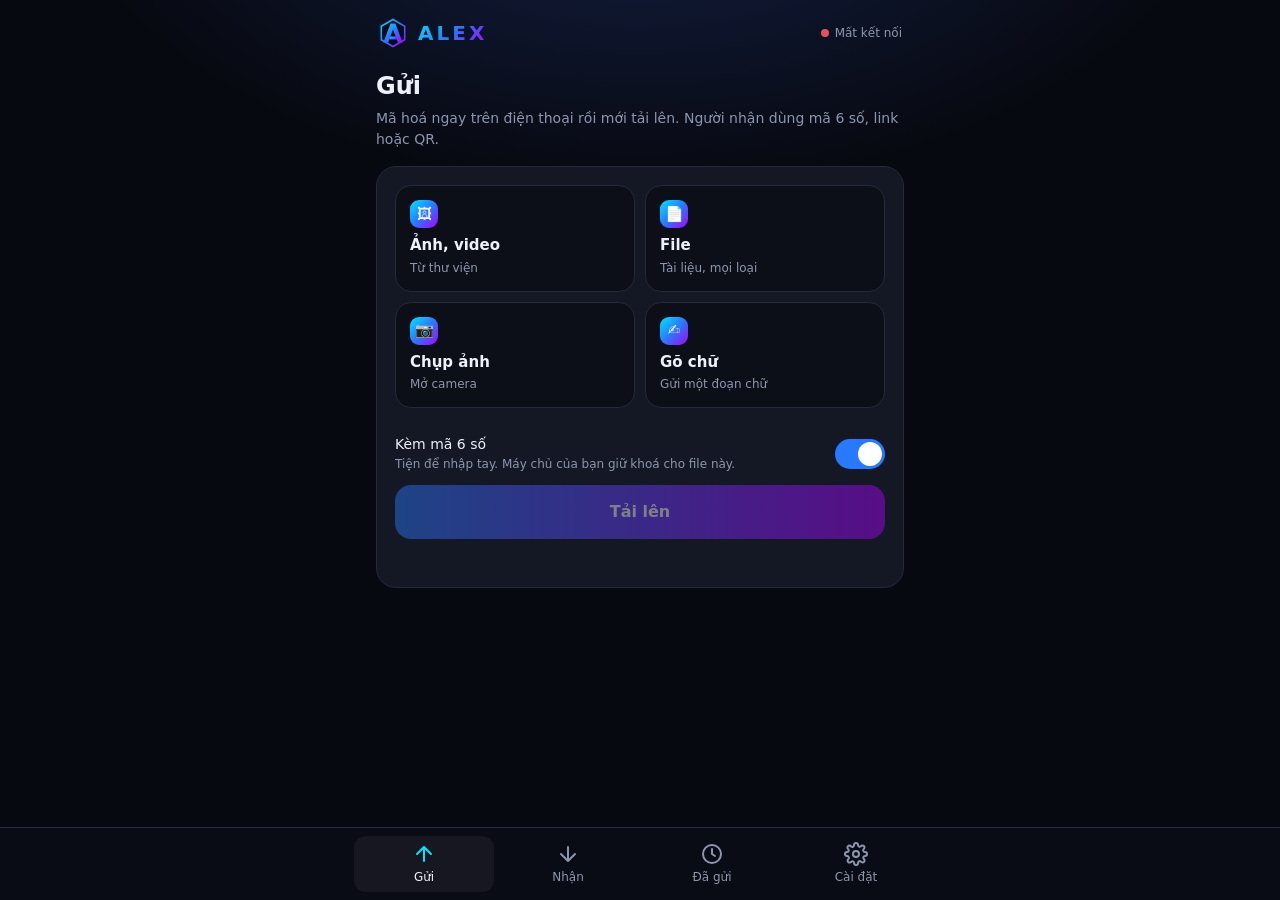
==== web/index.html @ 0bc6f241 "Alex 0.1.0: hòn đảo nổi nhẹ cho Windows Rust + egui, kèm web cho điện thoại, server chia sẻ, bộ cài " ====
<!doctype html>
<html lang="vi">
<head>
<meta charset="utf-8">
<meta name="viewport" content="width=device-width, initial-scale=1, viewport-fit=cover">
<meta name="theme-color" content="#070910">
<meta name="description" content="Alex: gửi và nhận file giữa điện thoại và máy tính, mã hoá đầu cuối.">
<meta name="referrer" content="no-referrer">
<meta name="apple-mobile-web-app-capable" content="yes">
<meta name="apple-mobile-web-app-status-bar-style" content="black-translucent">
<meta name="apple-mobile-web-app-title" content="Alex">
<title>Alex</title>
<link rel="manifest" href="manifest.webmanifest">
<link rel="icon" href="icons/icon-192.png">
<link rel="apple-touch-icon" href="icons/icon-192.png">
<link rel="stylesheet" href="style.css">
</head>
<body>
<header>
  <svg width="30" height="30" viewBox="0 0 100 100" aria-hidden="true"><defs><linearGradient id="lg" x1="0" y1="0" x2="1" y2="1"><stop offset="0" stop-color="#00e5ff"/><stop offset=".5" stop-color="#2979ff"/><stop offset="1" stop-color="#aa00ff"/></linearGradient></defs>
    <polygon points="50,2 91.6,26 91.6,74 50,98 8.4,74 8.4,26" fill="url(#lg)"/><polygon points="50,8 86.4,29 86.4,71 50,92 13.6,71 13.6,29" fill="#080c1a"/>
    <polygon points="18,82 42,18 58,18 82,82 66,82 50,38 34,82" fill="url(#lg)"/><polygon points="41,62 59,62 62,72 38,72" fill="url(#lg)"/></svg>
  <b>ALEX</b>
  <div class="status"><span class="dot" id="dot"></span><span id="statusText">Đang kết nối…</span></div>
</header>

<main>
  <!-- ======================= SEND ======================= -->
  <section id="page-send">
    <h1>Gửi</h1>
    <p class="sub">Mã hoá ngay trên điện thoại rồi mới tải lên. Người nhận dùng mã 6 số, link hoặc QR.</p>

    <div class="card" id="sendForm">
      <div class="pick">
        <label><input type="file" id="pickMedia" accept="image/*,video/*" multiple><div class="ico">🖼</div><span>Ảnh, video</span><small>Từ thư viện</small></label>
        <label><input type="file" id="pickFile" multiple><div class="ico">📄</div><span>File</span><small>Tài liệu, mọi loại</small></label>
        <label><input type="file" id="pickCamera" accept="image/*" capture="environment"><div class="ico">📷</div><span>Chụp ảnh</span><small>Mở camera</small></label>
        <button class="tile" id="pickText" type="button"><div class="ico">✍</div><span style="font-weight:600;font-size:15px">Gõ chữ</span><small style="color:var(--dim);font-size:12px;margin-top:-4px">Gửi một đoạn chữ</small></button>
      </div>
      <textarea id="textBox" class="hidden mt" rows="4" placeholder="Nhập chữ cần gửi…"></textarea>
      <div class="queue" id="queue"></div>
      <div class="switch">
        <div>Kèm mã 6 số<small>Tiện để nhập tay. Máy chủ của bạn giữ khoá cho file này.</small></div>
        <label class="toggle"><input type="checkbox" id="withCode" checked><i></i></label>
      </div>
      <button class="btn mt" id="sendBtn" disabled>Tải lên</button>
      <div class="bar hidden" id="sendBar"><i id="sendFill"></i></div>
      <div class="msg" id="sendMsg"></div>
    </div>

    <div class="card result hidden" id="sendResult">
      <h2 id="resTitle">Đã tải lên</h2>
      <div id="resCodeWrap"><div style="color:var(--dim);font-size:13px">Mã nhận</div><div class="bigcode" id="resCode">000000</div></div>
      <div class="qr" id="resQr"></div>
      <div class="link" id="resLink"></div>
      <div class="row mt">
        <button class="btn ghost small" id="copyLink">Chép link</button>
        <button class="btn ghost small" id="shareLink">Chia sẻ</button>
      </div>
      <div class="row mt">
        <button class="btn ghost small" id="deleteNow">Xoá ngay</button>
        <button class="btn small" id="sendMore">Gửi tiếp</button>
      </div>
      <div class="msg" id="resExpire"></div>
    </div>
  </section>

  <!-- ======================= RECEIVE ======================= -->
  <section id="page-recv" class="hidden">
    <h1>Nhận</h1>
    <p class="sub">Nhập mã 6 số hoặc dán link người gửi đưa cho bạn.</p>
    <div class="card" id="recvForm">
      <input class="code" id="codeInput" inputmode="numeric" autocomplete="one-time-code" maxlength="6" placeholder="••••••">
      <button class="btn mt" id="recvBtn" disabled>Nhận</button>
      <div class="row mt">
        <button class="btn ghost small" id="pasteLink">Dán link</button>
      </div>
      <div class="bar hidden" id="recvBar"><i id="recvFill"></i></div>
      <div class="msg" id="recvMsg"></div>
    </div>
    <div class="card hidden" id="recvResult">
      <h2>Đã nhận</h2>
      <div class="preview" id="preview"></div>
      <div class="row mt">
        <a class="btn" id="saveBtn">Lưu</a>
        <button class="btn ghost" id="shareFile">Chia sẻ</button>
      </div>
      <div class="row mt hidden" id="copyTextRow"><button class="btn ghost" id="copyText">Chép chữ</button></div>
      <div class="msg">Giải mã ngay trên máy bạn · máy chủ không đọc được nội dung khi nhận bằng link.</div>
    </div>
  </section>

  <!-- ======================= HISTORY ======================= -->
  <section id="page-hist" class="hidden">
    <h1>Đã gửi</h1>
    <p class="sub">Lưu trên chính điện thoại này. File tự xoá khỏi máy chủ khi hết hạn.</p>
    <div class="card"><div class="hist" id="hist"></div></div>
  </section>

  <!-- ======================= SETTINGS ======================= -->
  <section id="page-set" class="hidden">
    <h1>Cài đặt</h1>
    <div class="card">
      <h2>Mã truy cập máy chủ</h2>
      <p class="sub" style="margin-bottom:10px">Cần để tải lên. Nhận file thì không cần. Lấy mã ở máy chủ (/etc/alex-share.env) hoặc trong Alex trên máy tính.</p>
      <input class="field" id="tokenInput" type="password" autocomplete="off" placeholder="Dán mã truy cập">
      <div class="row mt">
        <button class="btn small" id="saveToken">Lưu & kiểm tra</button>
        <button class="btn ghost small" id="showToken">Hiện</button>
      </div>
      <div class="msg" id="tokenMsg"></div>
    </div>
    <div class="card install hidden" id="installCard">
      <div class="meta"><b>Cài lên màn hình chính</b><small>Mở nhanh như một ứng dụng.</small></div>
      <button class="btn small" id="installBtn">Cài</button>
    </div>
    <div class="card install" id="iosHint" style="display:none">
      <div class="meta"><b>Thêm vào Màn hình chính</b><small>Trên iPhone: bấm nút Chia sẻ của Safari → “Thêm vào MH chính”.</small></div>
    </div>
    <div class="card install" id="winCard">
      <div class="meta"><b>Alex cho Windows</b><small id="winVer">Hòn đảo nổi ở mép trên màn hình.</small></div>
      <a class="btn small" id="winDl" href="download/Alex-Setup-latest.exe">Tải về</a>
    </div>
    <footer>Alex · mã hoá AES-256-GCM · <span id="apiHost"></span></footer>
  </section>
</main>

<nav>
  <button data-page="send" class="on"><svg viewBox="0 0 24 24" fill="none" stroke="currentColor" stroke-width="2" stroke-linecap="round" stroke-linejoin="round"><path d="M12 19V5M5 12l7-7 7 7"/></svg>Gửi</button>
  <button data-page="recv"><svg viewBox="0 0 24 24" fill="none" stroke="currentColor" stroke-width="2" stroke-linecap="round" stroke-linejoin="round"><path d="M12 5v14M19 12l-7 7-7-7"/></svg>Nhận</button>
  <button data-page="hist"><svg viewBox="0 0 24 24" fill="none" stroke="currentColor" stroke-width="2" stroke-linecap="round" stroke-linejoin="round"><circle cx="12" cy="12" r="9"/><path d="M12 7v5l3 2"/></svg>Đã gửi</button>
  <button data-page="set"><svg viewBox="0 0 24 24" fill="none" stroke="currentColor" stroke-width="2" stroke-linecap="round" stroke-linejoin="round"><circle cx="12" cy="12" r="3"/><path d="M19.4 15a1.6 1.6 0 0 0 .3 1.8l.1.1a2 2 0 1 1-2.8 2.8l-.1-.1a1.6 1.6 0 0 0-1.8-.3 1.6 1.6 0 0 0-1 1.5V21a2 2 0 1 1-4 0v-.1a1.6 1.6 0 0 0-1-1.5 1.6 1.6 0 0 0-1.8.3l-.1.1a2 2 0 1 1-2.8-2.8l.1-.1a1.6 1.6 0 0 0 .3-1.8 1.6 1.6 0 0 0-1.5-1H3a2 2 0 1 1 0-4h.1a1.6 1.6 0 0 0 1.5-1 1.6 1.6 0 0 0-.3-1.8l-.1-.1a2 2 0 1 1 2.8-2.8l.1.1a1.6 1.6 0 0 0 1.8.3H9a1.6 1.6 0 0 0 1-1.5V3a2 2 0 1 1 4 0v.1a1.6 1.6 0 0 0 1 1.5 1.6 1.6 0 0 0 1.8-.3l.1-.1a2 2 0 1 1 2.8 2.8l-.1.1a1.6 1.6 0 0 0-.3 1.8V9a1.6 1.6 0 0 0 1.5 1H21a2 2 0 1 1 0 4h-.1a1.6 1.6 0 0 0-1.5 1z"/></svg>Cài đặt</button>
</nav>
<div class="toast" id="toast"></div>

<script src="config.js"></script>
<script src="qr.js"></script>
<script src="app.js"></script>
</body>
</html>
---- web/style.css ----
:root {
  --bg: #070910; --bg2: #0c0f18; --card: #141824; --line: #232a3d; --text: #eef1fa; --dim: #8c96af;
  --c1: #00e5ff; --c2: #2979ff; --c3: #aa00ff; --ok: #3cd282; --bad: #e6505a; --warn: #ffc83c;
  --grad: linear-gradient(135deg, var(--c1), var(--c2) 50%, var(--c3));
  --safe-b: env(safe-area-inset-bottom, 0px);
}
* { box-sizing: border-box; -webkit-tap-highlight-color: transparent; }
html, body { margin: 0; background: var(--bg); color: var(--text); }
body {
  font: 16px/1.5 "Segoe UI", system-ui, -apple-system, Roboto, sans-serif;
  min-height: 100dvh; padding-bottom: calc(76px + var(--safe-b));
  background: radial-gradient(900px 500px at 50% -15%, #142046 0%, var(--bg) 65%) fixed;
}
button, input, textarea { font: inherit; color: inherit; }
.hidden { display: none !important; }

header { display: flex; align-items: center; gap: 10px; padding: 18px 18px 6px; max-width: 560px; margin: 0 auto; }
header svg { flex: none; }
header b { font-size: 20px; letter-spacing: 3px; background: var(--grad); -webkit-background-clip: text; background-clip: text; color: transparent; }
header .status { margin-left: auto; font-size: 12px; color: var(--dim); display: flex; align-items: center; gap: 6px; }
.dot { width: 8px; height: 8px; border-radius: 50%; background: var(--dim); }
.dot.ok { background: var(--ok); } .dot.bad { background: var(--bad); }

main { max-width: 560px; margin: 0 auto; padding: 8px 16px 24px; }
h1 { font-size: 24px; margin: 6px 0 4px; }
.sub { color: var(--dim); margin: 0 0 16px; font-size: 14px; }
.card { background: var(--card); border: 1px solid var(--line); border-radius: 20px; padding: 18px; margin-bottom: 14px; }
.card h2 { font-size: 15px; margin: 0 0 10px; color: var(--dim); font-weight: 600; }

.pick { display: grid; grid-template-columns: 1fr 1fr; gap: 10px; }
.pick label, .tile {
  display: flex; flex-direction: column; gap: 6px; align-items: flex-start; justify-content: center;
  background: var(--bg2); border: 1px solid var(--line); border-radius: 16px; padding: 14px; min-height: 84px; cursor: pointer;
}
.pick label:active, .tile:active { transform: scale(.98); }
.pick input[type=file] { display: none; }
.ico { width: 28px; height: 28px; border-radius: 9px; display: grid; place-items: center; background: var(--grad); font-size: 15px; }
.pick span { font-weight: 600; font-size: 15px; }
.pick small { color: var(--dim); font-size: 12px; margin-top: -4px; }

textarea, input.field {
  width: 100%; background: var(--bg2); border: 1px solid var(--line); border-radius: 14px; padding: 12px 14px; outline: none; resize: vertical;
}
textarea:focus, input.field:focus { border-color: var(--c2); }
input.code {
  width: 100%; text-align: center; letter-spacing: 12px; font: 700 34px/1 "Segoe UI", system-ui, sans-serif;
  padding: 16px 8px 16px 20px; background: var(--bg2); border: 1px solid var(--line); border-radius: 16px; outline: none;
}
input.code:focus { border-color: var(--c2); }

.btn {
  display: flex; align-items: center; justify-content: center; gap: 8px; width: 100%; border: 0; border-radius: 16px;
  padding: 15px; font-weight: 700; font-size: 16px; color: #fff; background: linear-gradient(90deg, var(--c2), var(--c3)); cursor: pointer; text-decoration: none;
}
.btn:disabled { opacity: .45; }
.btn.ghost { background: var(--bg2); border: 1px solid var(--line); color: var(--text); font-weight: 600; }
.btn.small { padding: 10px 12px; font-size: 14px; border-radius: 12px; width: auto; }
.row { display: flex; gap: 10px; }
.row > * { flex: 1; }
.mt { margin-top: 12px; }

.queue { display: flex; flex-direction: column; gap: 8px; margin-top: 12px; }
.qitem { display: flex; align-items: center; gap: 10px; background: var(--bg2); border: 1px solid var(--line); border-radius: 14px; padding: 8px 10px; }
.qitem img, .qitem .ext { width: 40px; height: 40px; border-radius: 10px; object-fit: cover; flex: none; }
.ext { display: grid; place-items: center; font: 700 10px sans-serif; background: var(--grad); }
.qitem .meta { flex: 1; min-width: 0; }
.qitem .name { font-weight: 600; font-size: 14px; white-space: nowrap; overflow: hidden; text-overflow: ellipsis; }
.qitem .size { color: var(--dim); font-size: 12px; }
.x { background: none; border: 0; color: var(--dim); font-size: 20px; padding: 4px 8px; cursor: pointer; }

.switch { display: flex; align-items: center; justify-content: space-between; gap: 12px; margin-top: 14px; font-size: 14px; }
.switch small { display: block; color: var(--dim); font-size: 12px; }
.toggle { position: relative; width: 50px; height: 30px; flex: none; }
.toggle input { opacity: 0; width: 0; height: 0; }
.toggle i { position: absolute; inset: 0; background: var(--line); border-radius: 30px; transition: .2s; }
.toggle i::after { content: ""; position: absolute; width: 24px; height: 24px; left: 3px; top: 3px; background: #fff; border-radius: 50%; transition: .2s; }
.toggle input:checked + i { background: var(--c2); }
.toggle input:checked + i::after { transform: translateX(20px); }

.bar { height: 8px; background: #ffffff14; border-radius: 4px; overflow: hidden; margin-top: 14px; }
.bar i { display: block; height: 100%; width: 0; background: linear-gradient(90deg, var(--c1), var(--c2)); transition: width .15s; }
.msg { margin-top: 10px; font-size: 14px; color: var(--dim); min-height: 20px; }
.msg.bad { color: var(--bad); } .msg.ok { color: var(--ok); }

.result { text-align: center; }
.bigcode { font: 800 46px/1.1 "Segoe UI", system-ui, sans-serif; letter-spacing: 8px; margin: 6px 0 2px; background: var(--grad); -webkit-background-clip: text; background-clip: text; color: transparent; }
.qr { background: #fff; border-radius: 16px; padding: 10px; display: inline-block; margin: 12px auto 6px; }
.qr svg { display: block; width: 200px; height: 200px; }
.link { font-size: 12px; color: var(--dim); word-break: break-all; background: var(--bg2); border-radius: 12px; padding: 10px; margin-top: 8px; text-align: left; }

.preview { margin-top: 12px; border-radius: 16px; overflow: hidden; background: var(--bg2); border: 1px solid var(--line); }
.preview img, .preview video { display: block; width: 100%; max-height: 60vh; object-fit: contain; background: #000; }
.preview pre { margin: 0; padding: 14px; white-space: pre-wrap; word-break: break-word; font: 15px/1.5 "Segoe UI", system-ui, sans-serif; max-height: 50vh; overflow: auto; }
.filecard { display: flex; gap: 12px; align-items: center; padding: 12px; }

.hist { display: flex; flex-direction: column; gap: 8px; }
.hitem { display: flex; align-items: center; gap: 10px; background: var(--bg2); border: 1px solid var(--line); border-radius: 14px; padding: 10px 12px; }
.hitem .meta { flex: 1; min-width: 0; }
.hitem .name { font-weight: 600; font-size: 14px; white-space: nowrap; overflow: hidden; text-overflow: ellipsis; }
.hitem .size { color: var(--dim); font-size: 12px; }
.hitem .c { font-weight: 800; letter-spacing: 2px; font-size: 15px; }
.empty { color: var(--dim); text-align: center; padding: 20px 0; font-size: 14px; }

nav {
  position: fixed; left: 0; right: 0; bottom: 0; display: flex; justify-content: center; gap: 4px;
  background: rgba(10, 13, 22, .92); backdrop-filter: blur(14px); -webkit-backdrop-filter: blur(14px);
  border-top: 1px solid var(--line); padding: 8px 8px calc(8px + var(--safe-b));
}
nav button {
  flex: 1; max-width: 140px; background: none; border: 0; color: var(--dim); display: flex; flex-direction: column; align-items: center; gap: 2px;
  font-size: 12px; padding: 6px 0; border-radius: 12px; cursor: pointer;
}
nav button svg { width: 24px; height: 24px; }
nav button.on { color: var(--text); background: #ffffff0d; }
nav button.on svg { stroke: var(--c1); }

.toast {
  position: fixed; left: 50%; bottom: calc(92px + var(--safe-b)); transform: translateX(-50%) translateY(20px); opacity: 0;
  background: #1d2334; border: 1px solid var(--line); padding: 10px 16px; border-radius: 30px; font-size: 14px; transition: .25s; pointer-events: none; z-index: 10;
  max-width: calc(100% - 32px);
}
.toast.on { opacity: 1; transform: translateX(-50%) translateY(0); }

.install { display: flex; align-items: center; gap: 12px; }
.install .meta { flex: 1; }
.install small { color: var(--dim); display: block; font-size: 12px; }
footer { text-align: center; color: var(--dim); font-size: 12px; padding: 4px 0 12px; }
footer a { color: var(--dim); }
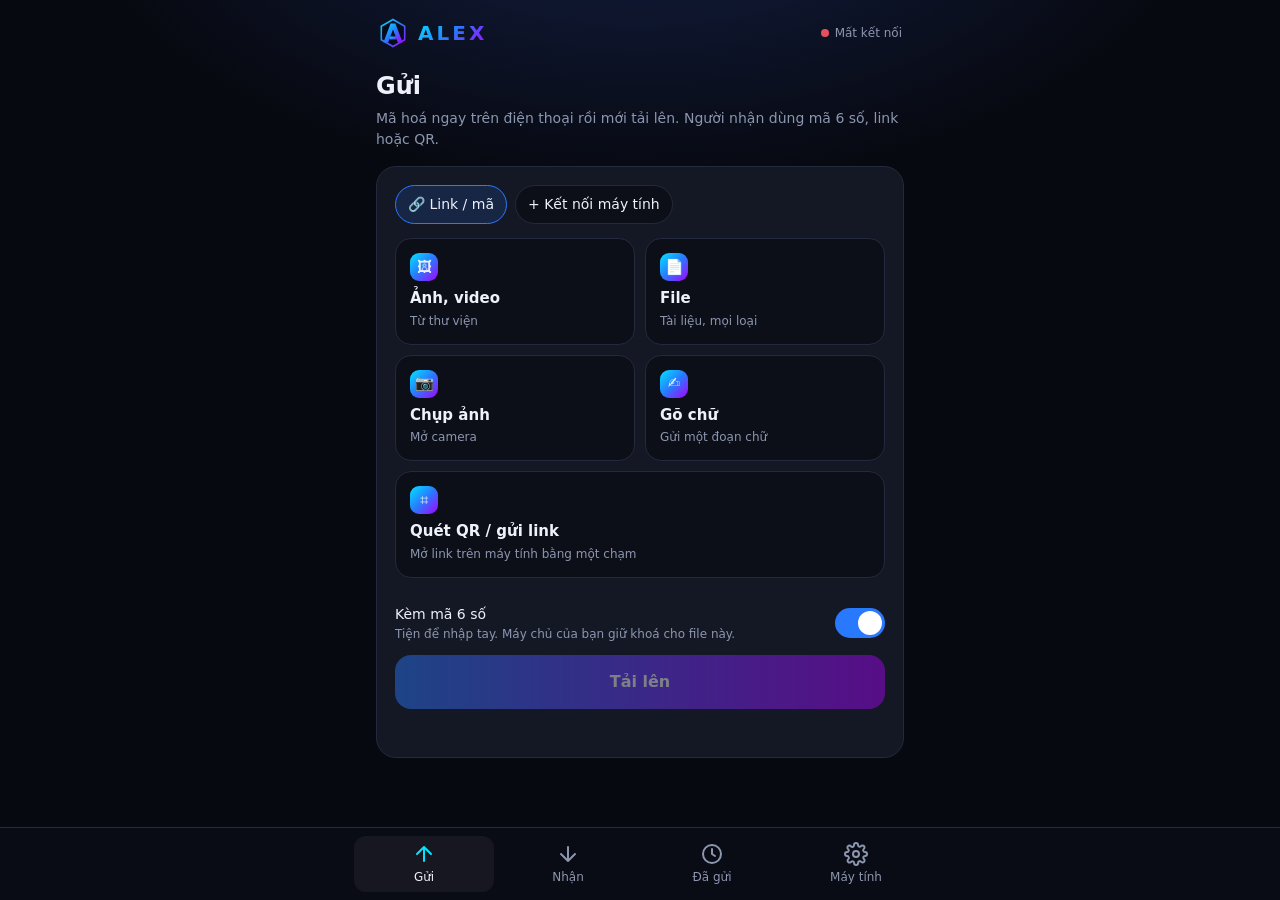
==== commit 517b9c2d: "release: v0.2.0 — tài khoản ID + mật khẩu, gửi qua lại điện thoại ↔ máy tính, quét QR mở link - Máy " ====
--- a/web/index.html
+++ b/web/index.html
@@ -31,21 +31,30 @@
     <p class="sub">Mã hoá ngay trên điện thoại rồi mới tải lên. Người nhận dùng mã 6 số, link hoặc QR.</p>
 
     <div class="card" id="sendForm">
+      <div class="targets" id="targets"></div>
       <div class="pick">
         <label><input type="file" id="pickMedia" accept="image/*,video/*" multiple><div class="ico">🖼</div><span>Ảnh, video</span><small>Từ thư viện</small></label>
         <label><input type="file" id="pickFile" multiple><div class="ico">📄</div><span>File</span><small>Tài liệu, mọi loại</small></label>
         <label><input type="file" id="pickCamera" accept="image/*" capture="environment"><div class="ico">📷</div><span>Chụp ảnh</span><small>Mở camera</small></label>
         <button class="tile" id="pickText" type="button"><div class="ico">✍</div><span style="font-weight:600;font-size:15px">Gõ chữ</span><small style="color:var(--dim);font-size:12px;margin-top:-4px">Gửi một đoạn chữ</small></button>
+        <button class="tile wide" id="pickQr" type="button"><div class="ico">⌗</div><span style="font-weight:600;font-size:15px">Quét QR / gửi link</span><small style="color:var(--dim);font-size:12px;margin-top:-4px">Mở link trên máy tính bằng một chạm</small></button>
       </div>
       <textarea id="textBox" class="hidden mt" rows="4" placeholder="Nhập chữ cần gửi…"></textarea>
       <div class="queue" id="queue"></div>
-      <div class="switch">
+      <div class="switch" id="codeSwitch">
         <div>Kèm mã 6 số<small>Tiện để nhập tay. Máy chủ của bạn giữ khoá cho file này.</small></div>
         <label class="toggle"><input type="checkbox" id="withCode" checked><i></i></label>
       </div>
       <button class="btn mt" id="sendBtn" disabled>Tải lên</button>
       <div class="bar hidden" id="sendBar"><i id="sendFill"></i></div>
       <div class="msg" id="sendMsg"></div>
+    </div>
+
+    <div class="card result hidden" id="sentPc">
+      <div class="ico" style="margin:4px auto 10px;width:48px;height:48px;border-radius:14px;font-size:24px">✓</div>
+      <h2 id="sentPcTitle" style="color:var(--text);font-size:17px">Đã gửi</h2>
+      <p class="sub" id="sentPcSub" style="margin:0"></p>
+      <button class="btn small mt" id="sentPcMore" style="margin-left:auto;margin-right:auto">Gửi tiếp</button>
     </div>
 
     <div class="card result hidden" id="sendResult">
@@ -69,6 +78,10 @@
   <section id="page-recv" class="hidden">
     <h1>Nhận</h1>
     <p class="sub">Nhập mã 6 số hoặc dán link người gửi đưa cho bạn.</p>
+    <div class="card hidden" id="outboxCard">
+      <h2>Từ máy tính</h2>
+      <div class="hist" id="outbox"></div>
+    </div>
     <div class="card" id="recvForm">
       <input class="code" id="codeInput" inputmode="numeric" autocomplete="one-time-code" maxlength="6" placeholder="••••••">
       <button class="btn mt" id="recvBtn" disabled>Nhận</button>
@@ -99,16 +112,20 @@
 
   <!-- ======================= SETTINGS ======================= -->
   <section id="page-set" class="hidden">
-    <h1>Cài đặt</h1>
+    <h1>Máy tính</h1>
+    <p class="sub">Kết nối bằng ID và mật khẩu hiện trong Alex trên máy tính. Kết nối được nhiều máy.</p>
     <div class="card">
-      <h2>Mã truy cập máy chủ</h2>
-      <p class="sub" style="margin-bottom:10px">Cần để tải lên. Nhận file thì không cần. Lấy mã ở máy chủ (/etc/alex-share.env) hoặc trong Alex trên máy tính.</p>
-      <input class="field" id="tokenInput" type="password" autocomplete="off" placeholder="Dán mã truy cập">
-      <div class="row mt">
-        <button class="btn small" id="saveToken">Lưu & kiểm tra</button>
-        <button class="btn ghost small" id="showToken">Hiện</button>
+      <h2>Máy tính đã kết nối</h2>
+      <div class="hist" id="devices"></div>
+      <button class="btn ghost mt" id="addDevice">+ Kết nối máy tính</button>
+      <div id="addForm" class="hidden mt">
+        <p class="sub" style="margin-bottom:10px">Mở Alex trên máy tính → tab Gửi → mục Qua Internet để xem ID và mật khẩu.</p>
+        <input class="field" id="devId" inputmode="numeric" autocomplete="off" placeholder="ID (9 số)">
+        <input class="field mt" id="devPw" autocomplete="off" autocapitalize="none" spellcheck="false" placeholder="Mật khẩu">
+        <input class="field mt" id="phoneName" autocomplete="off" placeholder="Tên điện thoại này (hiện trên máy tính)">
+        <button class="btn mt" id="connectBtn">Kết nối</button>
+        <div class="msg" id="connectMsg"></div>
       </div>
-      <div class="msg" id="tokenMsg"></div>
     </div>
     <div class="card install hidden" id="installCard">
       <div class="meta"><b>Cài lên màn hình chính</b><small>Mở nhanh như một ứng dụng.</small></div>
@@ -129,8 +146,23 @@
   <button data-page="send" class="on"><svg viewBox="0 0 24 24" fill="none" stroke="currentColor" stroke-width="2" stroke-linecap="round" stroke-linejoin="round"><path d="M12 19V5M5 12l7-7 7 7"/></svg>Gửi</button>
   <button data-page="recv"><svg viewBox="0 0 24 24" fill="none" stroke="currentColor" stroke-width="2" stroke-linecap="round" stroke-linejoin="round"><path d="M12 5v14M19 12l-7 7-7-7"/></svg>Nhận</button>
   <button data-page="hist"><svg viewBox="0 0 24 24" fill="none" stroke="currentColor" stroke-width="2" stroke-linecap="round" stroke-linejoin="round"><circle cx="12" cy="12" r="9"/><path d="M12 7v5l3 2"/></svg>Đã gửi</button>
-  <button data-page="set"><svg viewBox="0 0 24 24" fill="none" stroke="currentColor" stroke-width="2" stroke-linecap="round" stroke-linejoin="round"><circle cx="12" cy="12" r="3"/><path d="M19.4 15a1.6 1.6 0 0 0 .3 1.8l.1.1a2 2 0 1 1-2.8 2.8l-.1-.1a1.6 1.6 0 0 0-1.8-.3 1.6 1.6 0 0 0-1 1.5V21a2 2 0 1 1-4 0v-.1a1.6 1.6 0 0 0-1-1.5 1.6 1.6 0 0 0-1.8.3l-.1.1a2 2 0 1 1-2.8-2.8l.1-.1a1.6 1.6 0 0 0 .3-1.8 1.6 1.6 0 0 0-1.5-1H3a2 2 0 1 1 0-4h.1a1.6 1.6 0 0 0 1.5-1 1.6 1.6 0 0 0-.3-1.8l-.1-.1a2 2 0 1 1 2.8-2.8l.1.1a1.6 1.6 0 0 0 1.8.3H9a1.6 1.6 0 0 0 1-1.5V3a2 2 0 1 1 4 0v.1a1.6 1.6 0 0 0 1 1.5 1.6 1.6 0 0 0 1.8-.3l.1-.1a2 2 0 1 1 2.8 2.8l-.1.1a1.6 1.6 0 0 0-.3 1.8V9a1.6 1.6 0 0 0 1.5 1H21a2 2 0 1 1 0 4h-.1a1.6 1.6 0 0 0-1.5 1z"/></svg>Cài đặt</button>
+  <button data-page="set"><svg viewBox="0 0 24 24" fill="none" stroke="currentColor" stroke-width="2" stroke-linecap="round" stroke-linejoin="round"><circle cx="12" cy="12" r="3"/><path d="M19.4 15a1.6 1.6 0 0 0 .3 1.8l.1.1a2 2 0 1 1-2.8 2.8l-.1-.1a1.6 1.6 0 0 0-1.8-.3 1.6 1.6 0 0 0-1 1.5V21a2 2 0 1 1-4 0v-.1a1.6 1.6 0 0 0-1-1.5 1.6 1.6 0 0 0-1.8.3l-.1.1a2 2 0 1 1-2.8-2.8l.1-.1a1.6 1.6 0 0 0 .3-1.8 1.6 1.6 0 0 0-1.5-1H3a2 2 0 1 1 0-4h.1a1.6 1.6 0 0 0 1.5-1 1.6 1.6 0 0 0-.3-1.8l-.1-.1a2 2 0 1 1 2.8-2.8l.1.1a1.6 1.6 0 0 0 1.8.3H9a1.6 1.6 0 0 0 1-1.5V3a2 2 0 1 1 4 0v.1a1.6 1.6 0 0 0 1 1.5 1.6 1.6 0 0 0 1.8-.3l.1-.1a2 2 0 1 1 2.8 2.8l-.1.1a1.6 1.6 0 0 0-.3 1.8V9a1.6 1.6 0 0 0 1.5 1H21a2 2 0 1 1 0 4h-.1a1.6 1.6 0 0 0-1.5 1z"/></svg>Máy tính</button>
 </nav>
+<div class="sheet hidden" id="qrSheet">
+  <div class="sheet-card">
+    <div class="row" style="align-items:center"><h2 style="margin:0;flex:1">Quét QR</h2><button class="x" id="qrClose" aria-label="Đóng">×</button></div>
+    <div class="cam" id="qrCam"><video id="qrVideo" playsinline muted></video><div class="frame"></div></div>
+    <p class="sub hidden" id="qrNoScan" style="margin:10px 0 0">Trình duyệt này chưa quét QR trực tiếp được (iPhone). Quét bằng ứng dụng Camera rồi dán link vào ô dưới.</p>
+    <input class="field mt" id="qrText" autocomplete="off" autocapitalize="none" spellcheck="false" placeholder="…hoặc dán link vào đây">
+    <div class="targets mt" id="qrTargets"></div>
+    <button class="btn mt" id="qrSend">Gửi sang máy tính</button>
+    <div class="row mt">
+      <button class="btn ghost small" id="qrOpen">Mở trên điện thoại</button>
+      <button class="btn ghost small" id="qrCopy">Chép</button>
+    </div>
+    <div class="msg" id="qrMsg"></div>
+  </div>
+</div>
 <div class="toast" id="toast"></div>
 
 <script src="config.js"></script>
--- a/web/style.css
+++ b/web/style.css
@@ -126,3 +126,19 @@
 .install small { color: var(--dim); display: block; font-size: 12px; }
 footer { text-align: center; color: var(--dim); font-size: 12px; padding: 4px 0 12px; }
 footer a { color: var(--dim); }
+
+.targets { display: flex; gap: 8px; overflow-x: auto; margin: -2px -2px 12px; padding: 2px; scrollbar-width: none; }
+.targets::-webkit-scrollbar { display: none; }
+.chip { flex: none; display: flex; align-items: center; gap: 6px; padding: 8px 12px; border-radius: 30px; border: 1px solid var(--line);
+  background: var(--bg2); color: var(--text); font-size: 14px; cursor: pointer; white-space: nowrap; }
+.chip.on { border-color: var(--c2); background: #2979ff26; }
+.chip .dot { width: 7px; height: 7px; }
+.hitem .btn.small { flex: none; }
+
+.pick .wide { grid-column: 1 / -1; min-height: 64px; }
+.sheet { position: fixed; inset: 0; background: #000a; z-index: 20; display: flex; align-items: flex-end; justify-content: center; }
+.sheet-card { width: 100%; max-width: 560px; background: var(--card); border: 1px solid var(--line); border-radius: 22px 22px 0 0;
+  padding: 18px 16px calc(18px + var(--safe-b)); max-height: 92dvh; overflow: auto; }
+.cam { position: relative; margin-top: 12px; border-radius: 16px; overflow: hidden; background: #000; aspect-ratio: 1 / 1; }
+.cam video { width: 100%; height: 100%; object-fit: cover; display: block; }
+.cam .frame { position: absolute; inset: 18%; border: 3px solid var(--c1); border-radius: 18px; box-shadow: 0 0 0 999px #0006; }
